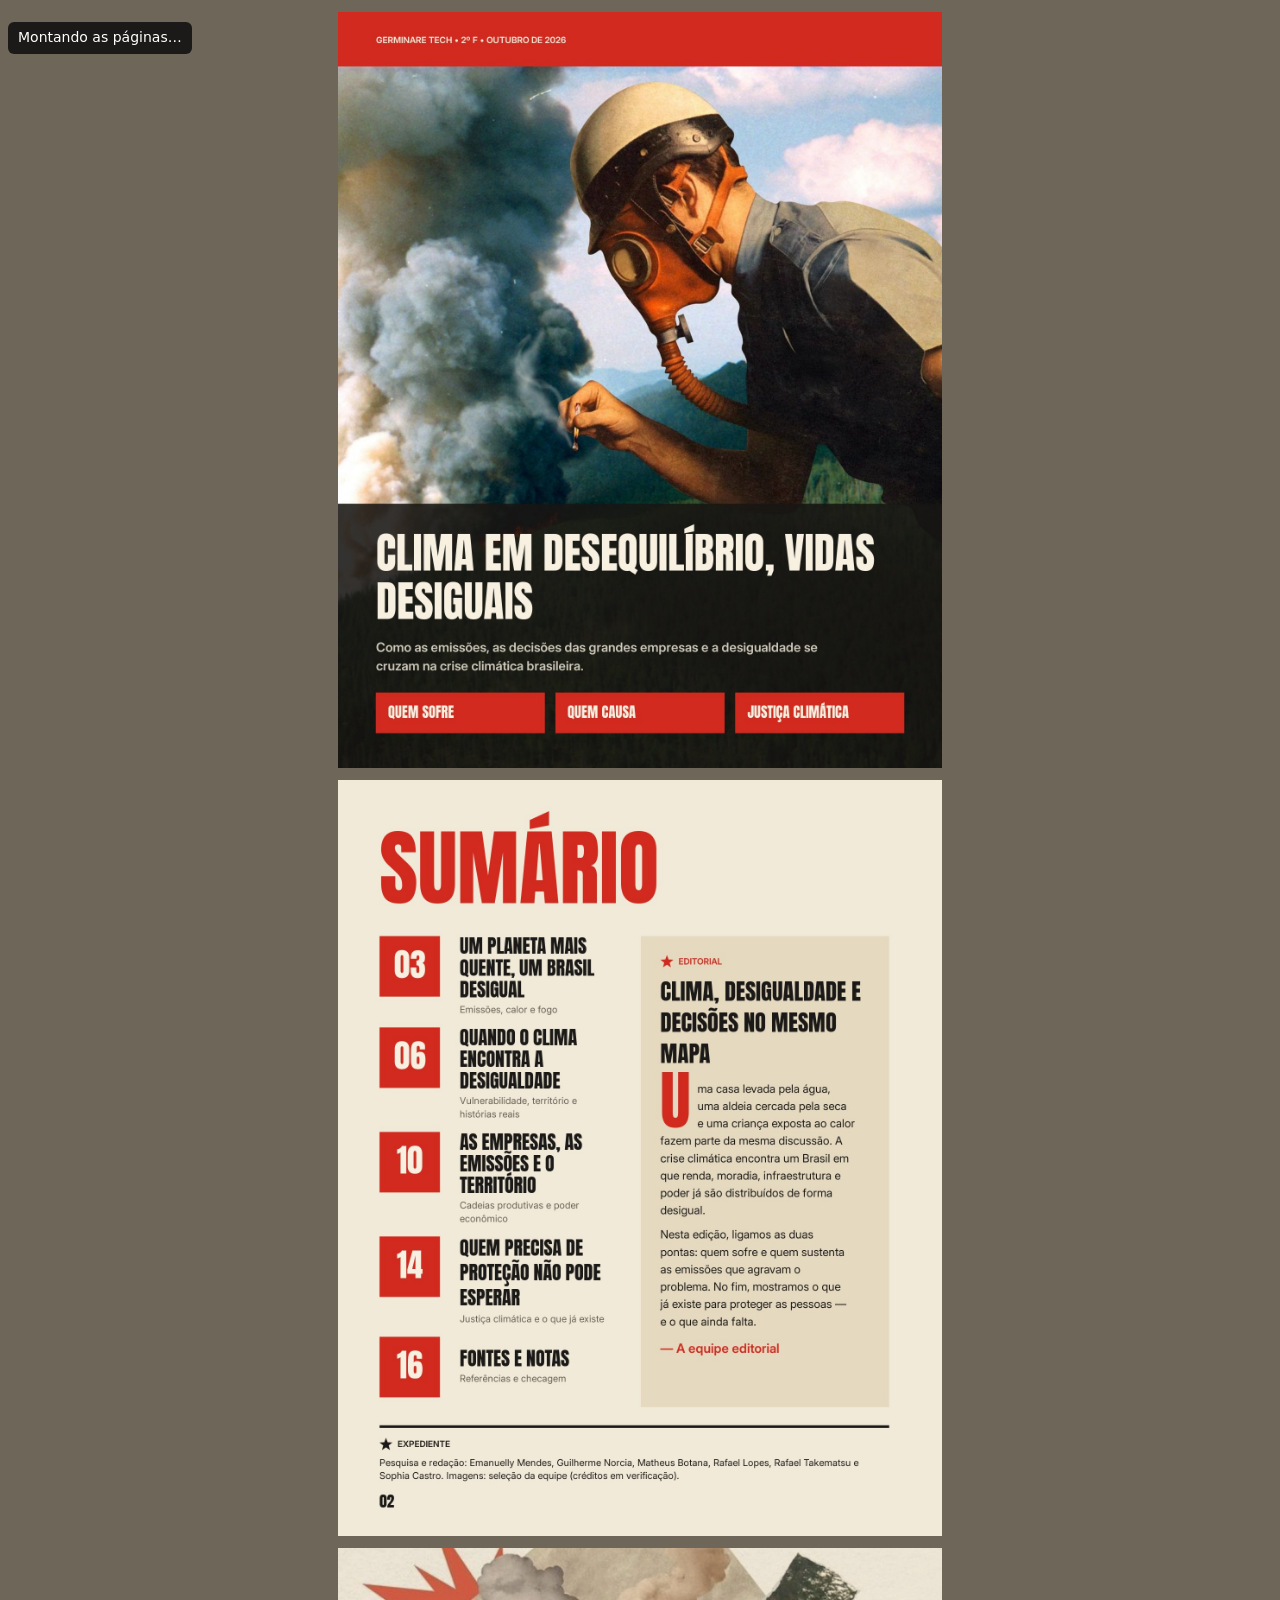
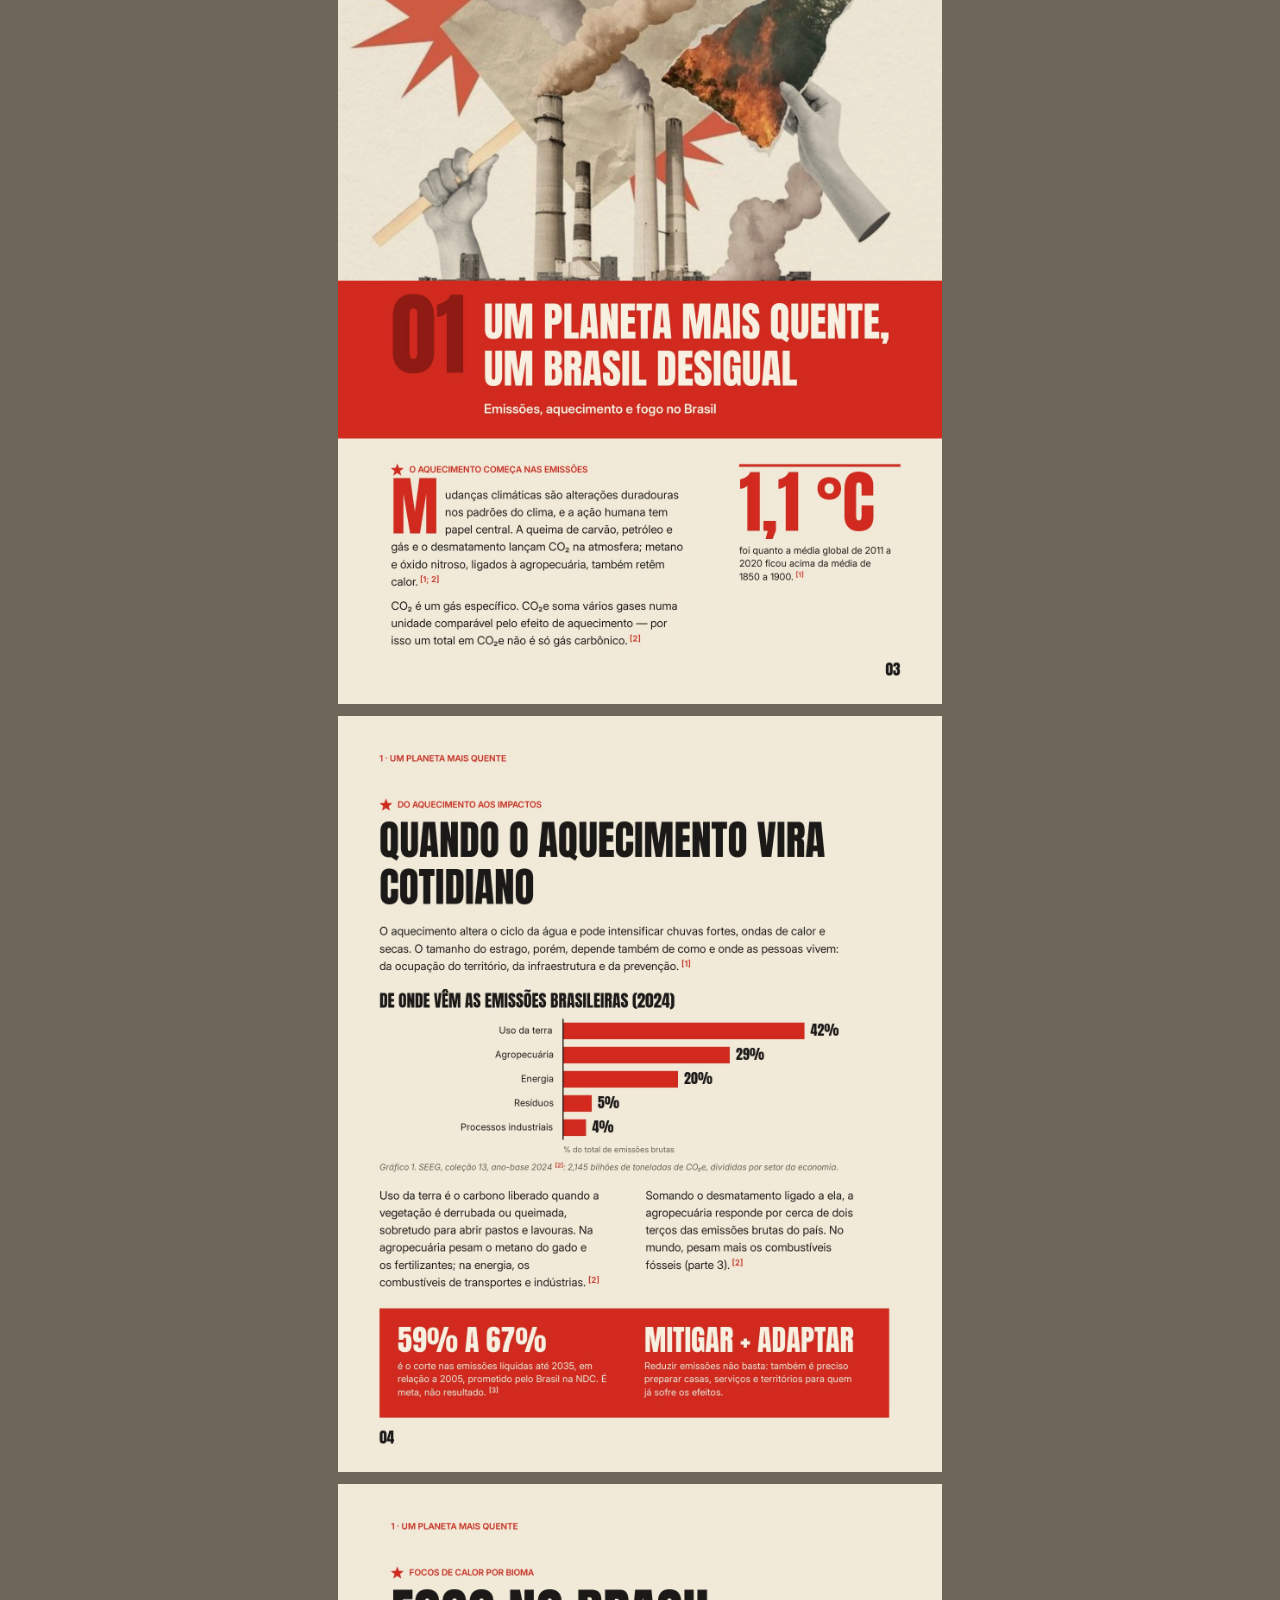
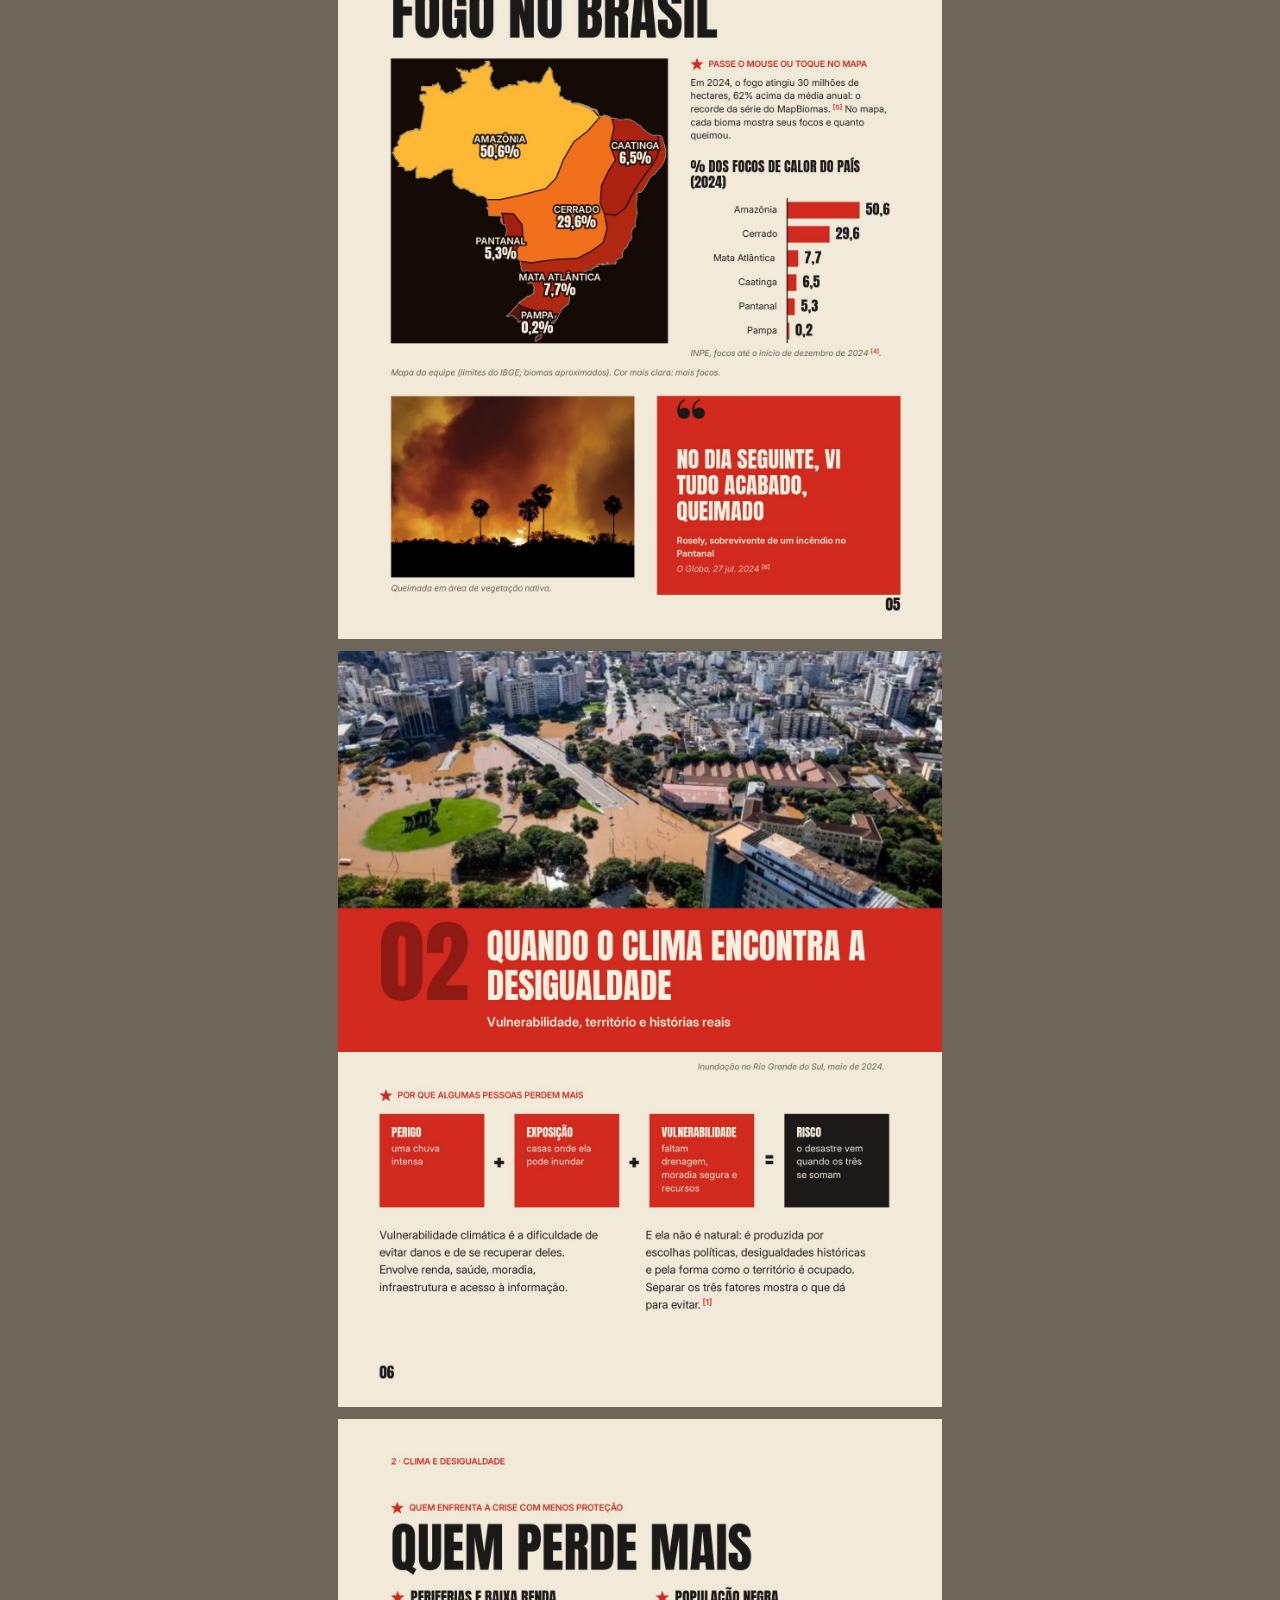
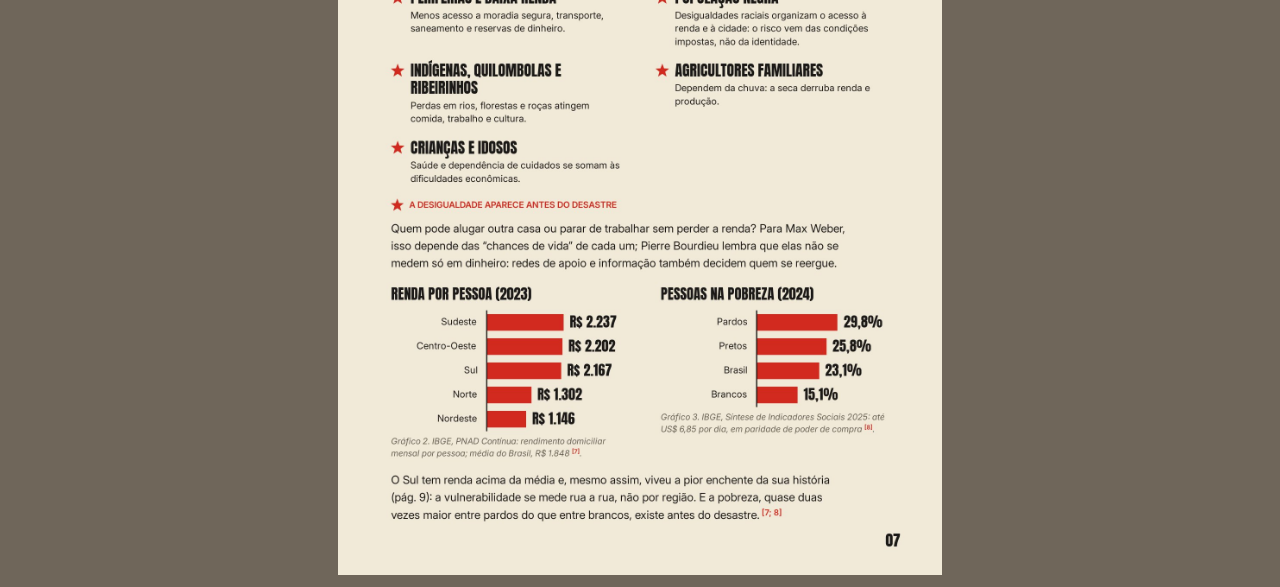
==== imprimir.html @ ba7aeee1 "Revisão completa da revista: conteúdo, imagens, diagramação e site - Parte 3 liga quem causa a quem " ====
<!doctype html>
<html lang="pt-BR">
<head>
  <meta charset="utf-8">
  <meta name="viewport" content="width=device-width, initial-scale=1">
  <title>Clima em desequilíbrio, vidas desiguais — para imprimir</title>
  <link rel="preconnect" href="https://fonts.googleapis.com">
  <link rel="preconnect" href="https://fonts.gstatic.com" crossorigin>
  <link href="https://fonts.googleapis.com/css2?family=Anton&family=Playfair+Display:ital,wght@0,600;0,800;1,600&family=Inter:ital,wght@0,400;0,500;0,600;1,400&display=swap" rel="stylesheet">
  <style>
    /* Cada página da revista vira uma folha de 16 × 20 cm (a proporção do projeto, 80 × 100).
       Para gerar o PDF: abra esta página, espere "pronto" e use Imprimir → Salvar como PDF
       (margens: nenhuma; gráficos de fundo: ligados). */
    @page { size: 160mm 200mm; margin: 0; }
    html, body { margin: 0; background: #6f665a; font: 14px/1.4 system-ui, sans-serif; }
    #aviso { position: fixed; top: 8px; left: 8px; padding: 6px 10px; border-radius: 6px; background: #1c1a18; color: #fff; }
    .folha { display: block; width: 160mm; height: 200mm; margin: 12px auto; background: #f2ead9; }
    .folha img { display: block; width: 100%; height: 100%; }
    @media print {
      html, body { background: none; }
      #aviso { display: none; }
      .folha { margin: 0; break-after: page; }
    }
  </style>
</head>
<body>
  <p id="aviso">Montando as páginas…</p>
  <script src="biomas-mapa.js"></script>
  <script src="dados.js"></script>
  <script type="module">
    import { carregarFontes, desenharPagina } from "./paginas.js";
    import { diagramar } from "./diagramacao.js";

    await carregarFontes();
    const paginas = diagramar(REVISTA);
    for (let i = 0; i < paginas.length; i++) {
      const { canvas, pronto } = desenharPagina(paginas[i], i + 1, 1400, 1750);
      if (pronto) await pronto;
      const img = new Image();
      img.alt = `Página ${i + 1}`;
      img.src = canvas.toDataURL("image/jpeg", 0.86);
      await img.decode();
      const folha = document.createElement("div");
      folha.className = "folha";
      folha.append(img);
      document.body.append(folha);
    }
    document.getElementById("aviso").textContent = "Pronto: use Imprimir → Salvar como PDF";
    document.body.dataset.pronto = "1";
  </script>
</body>
</html>
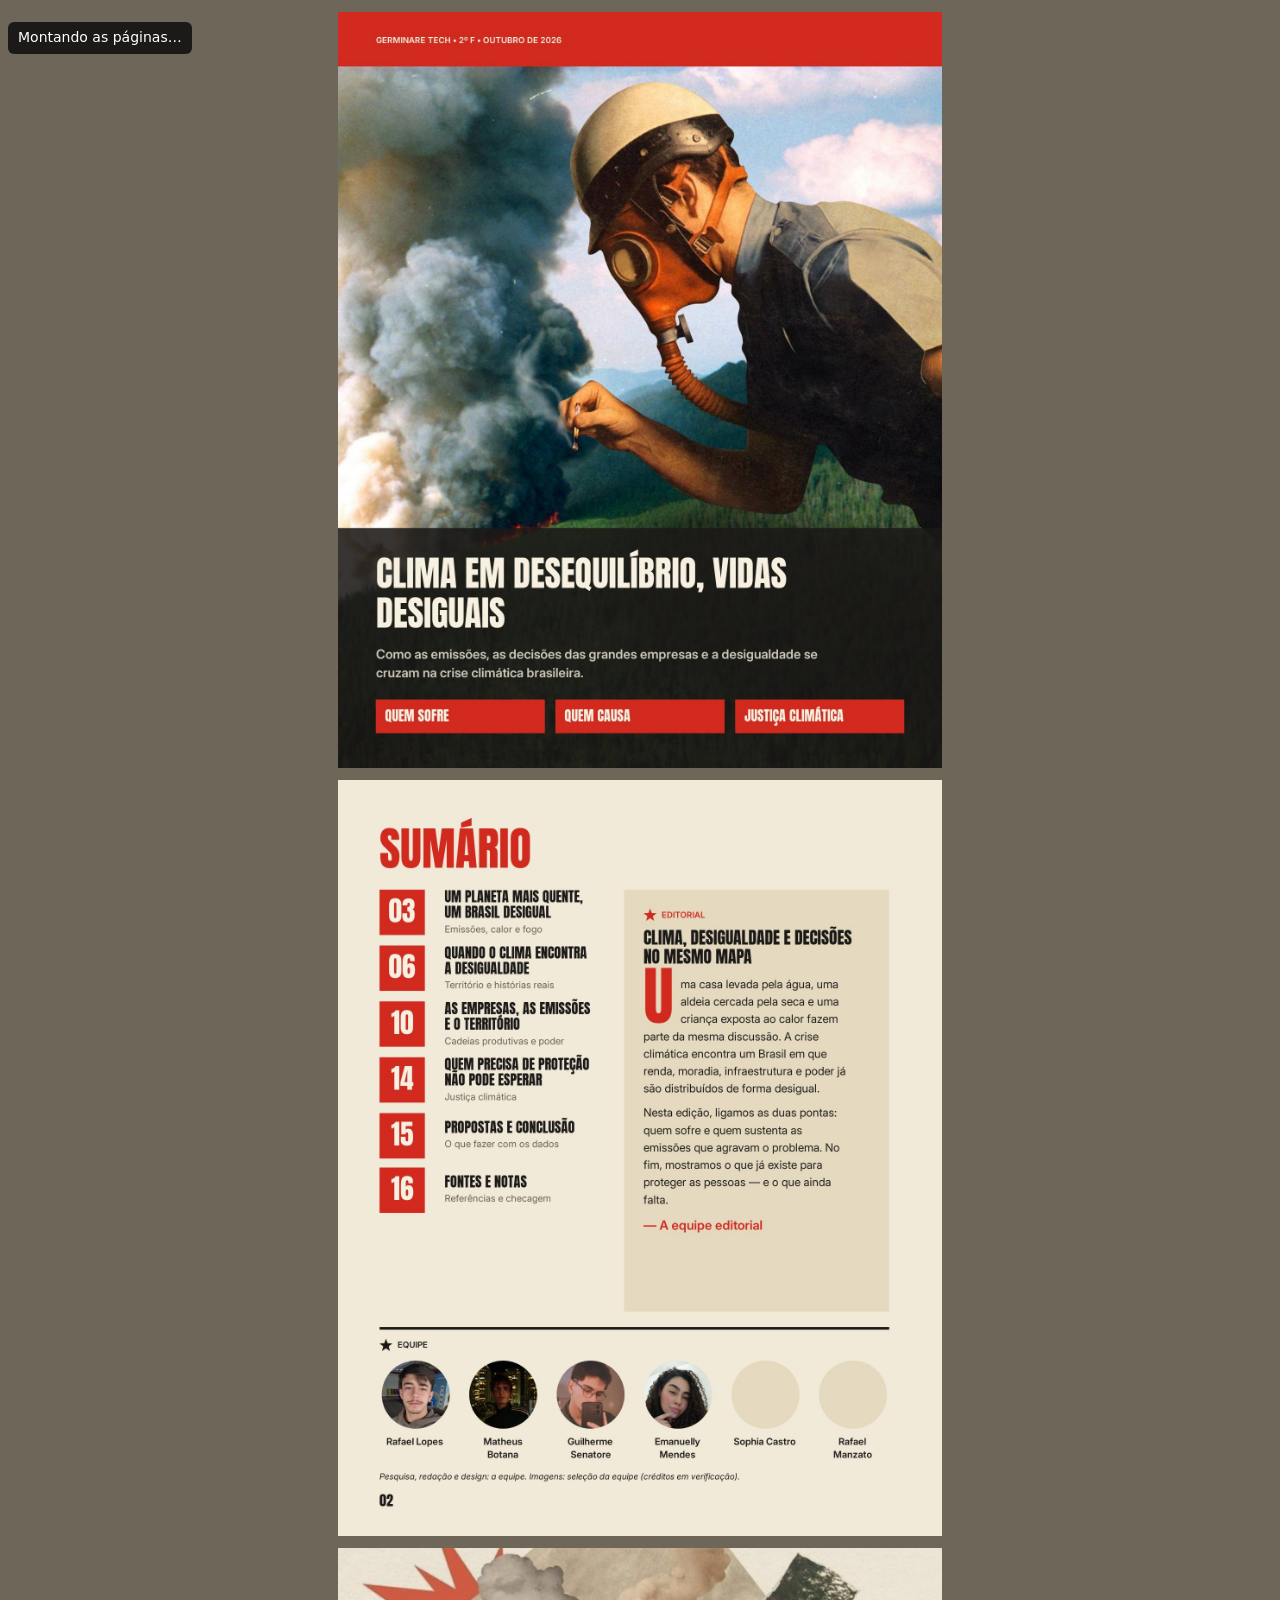
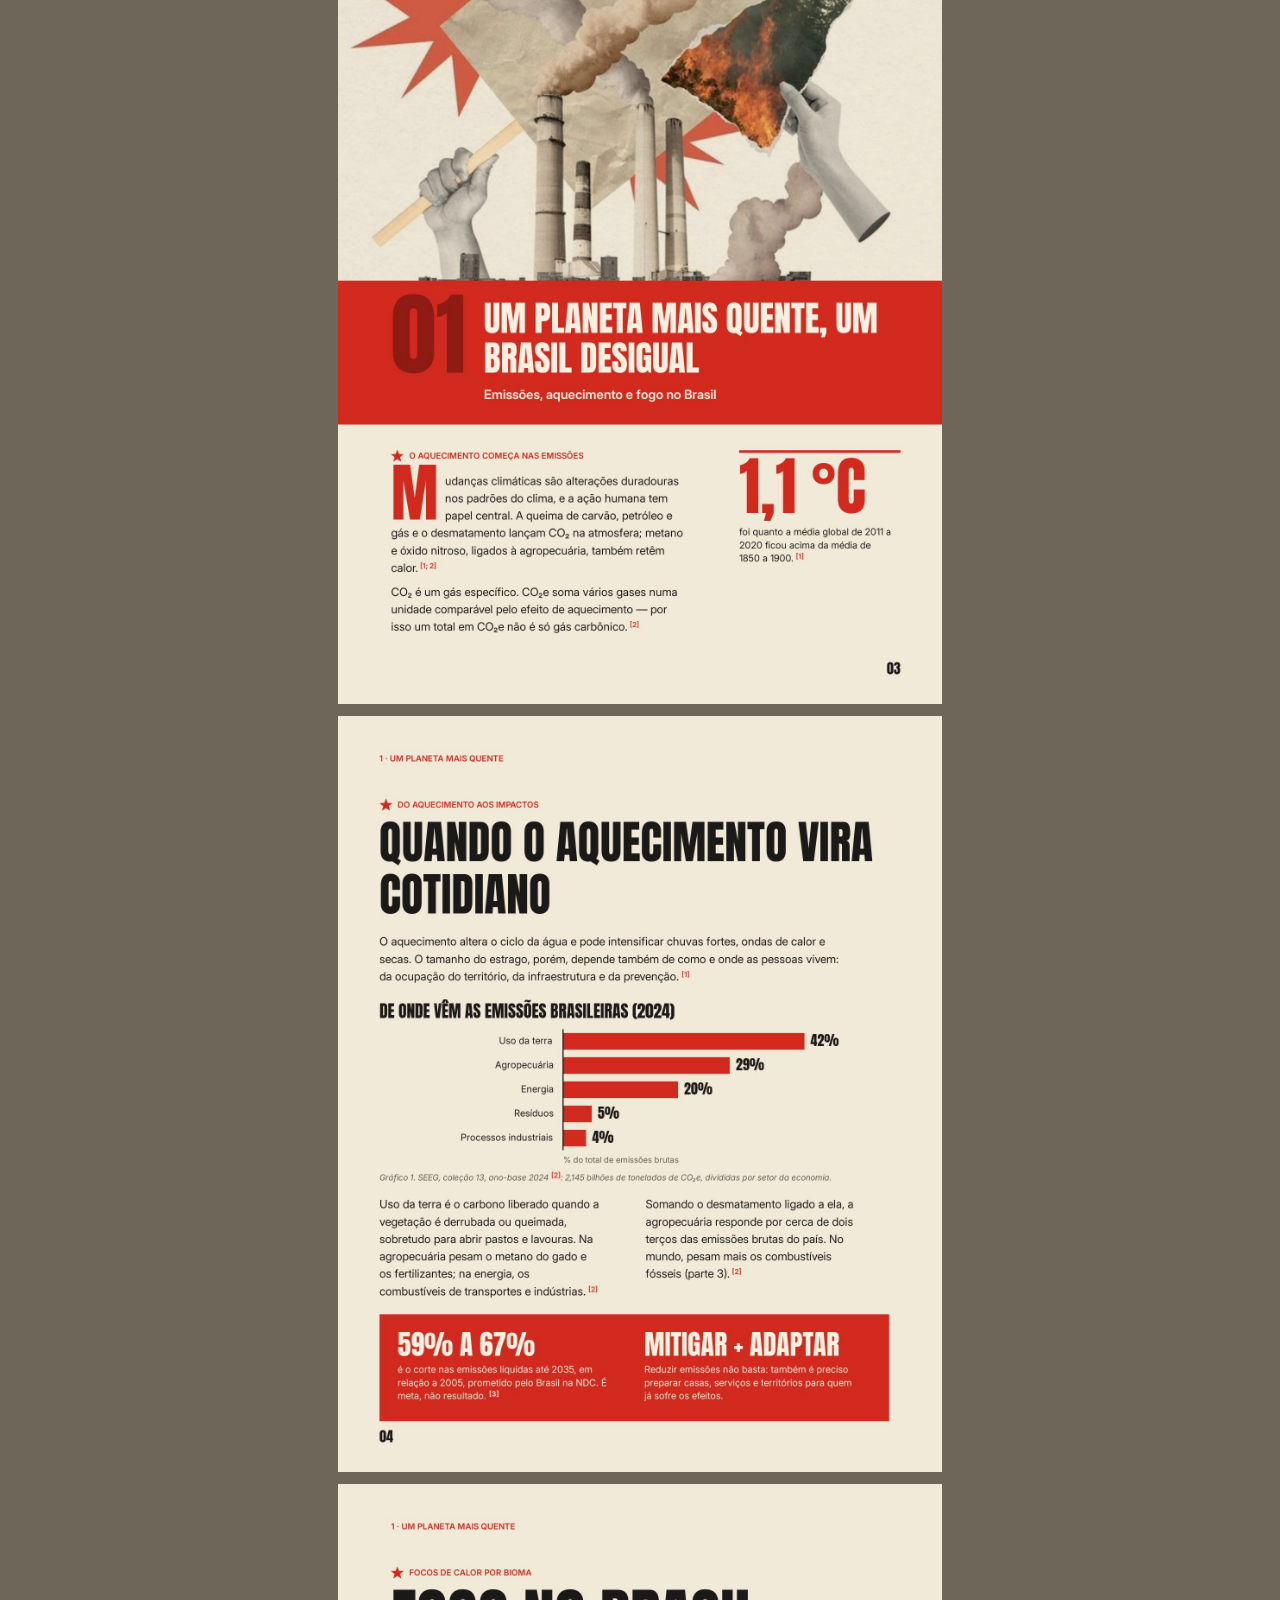
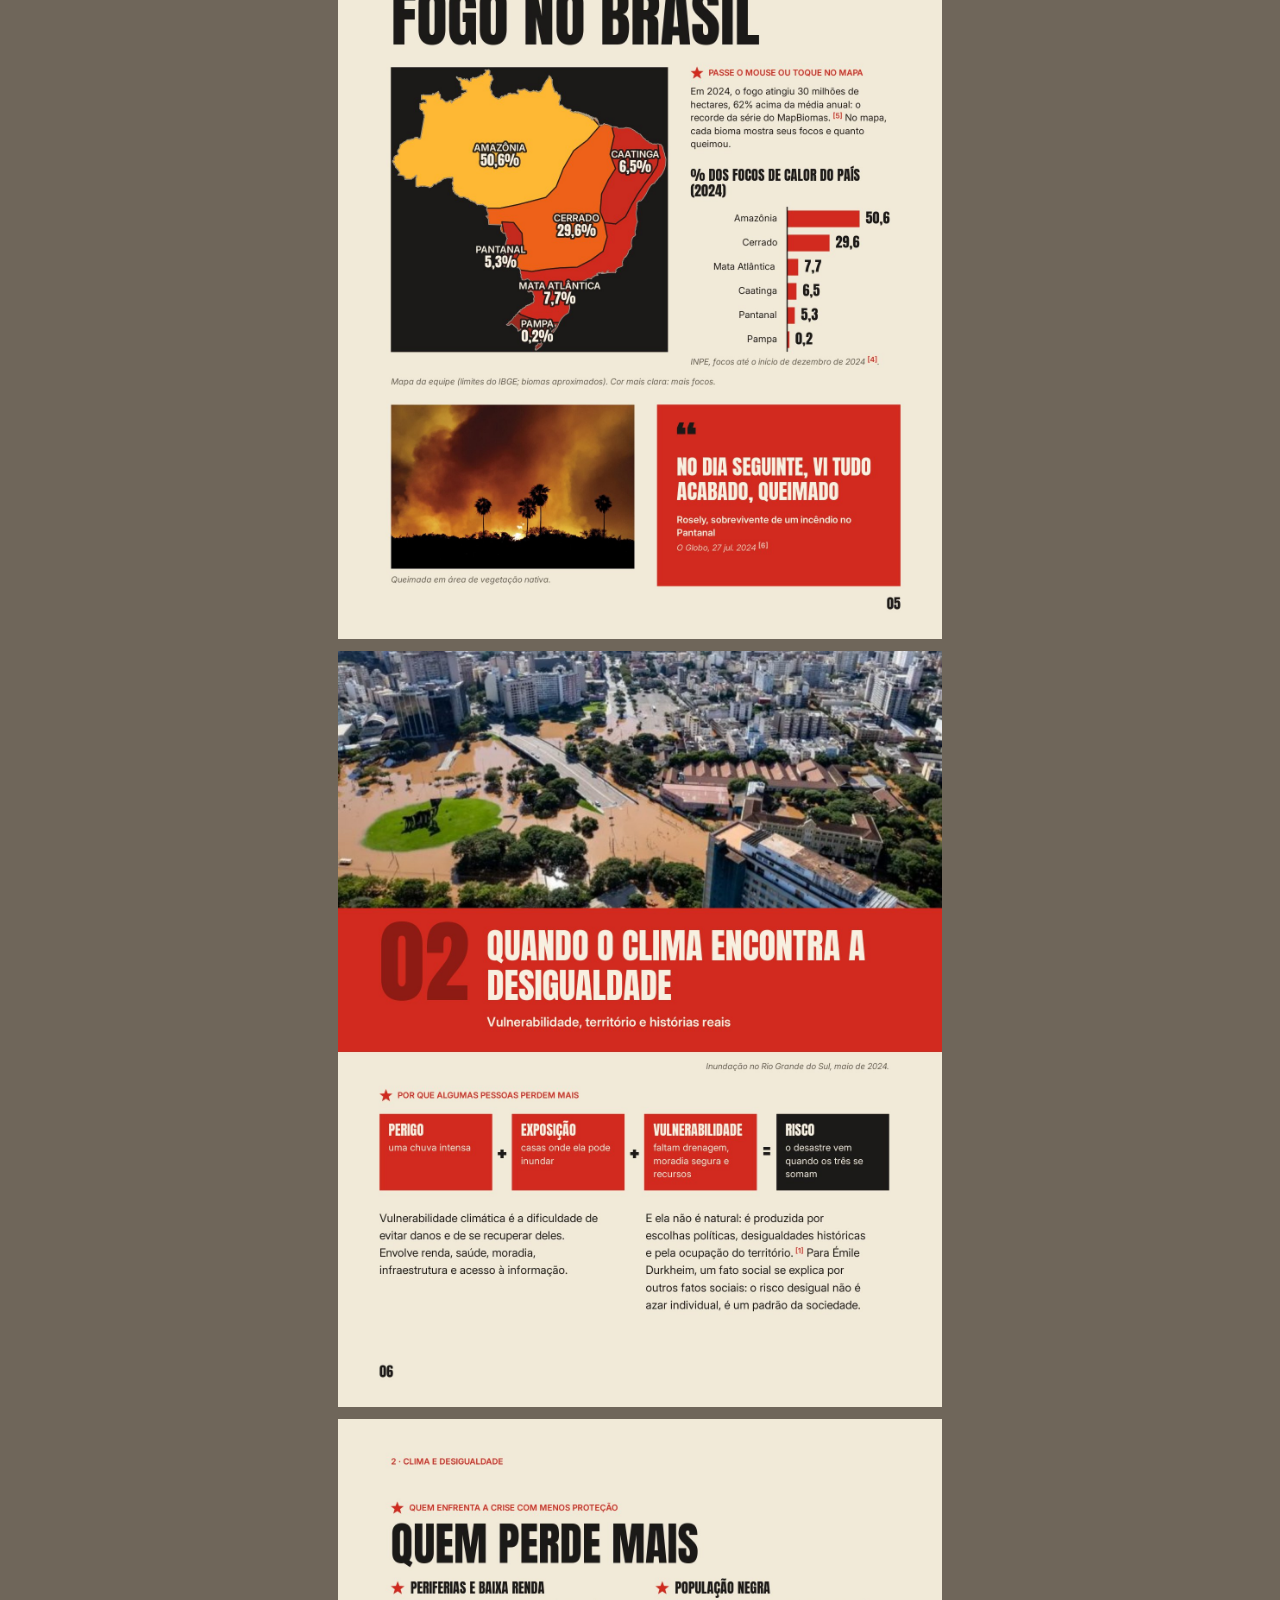
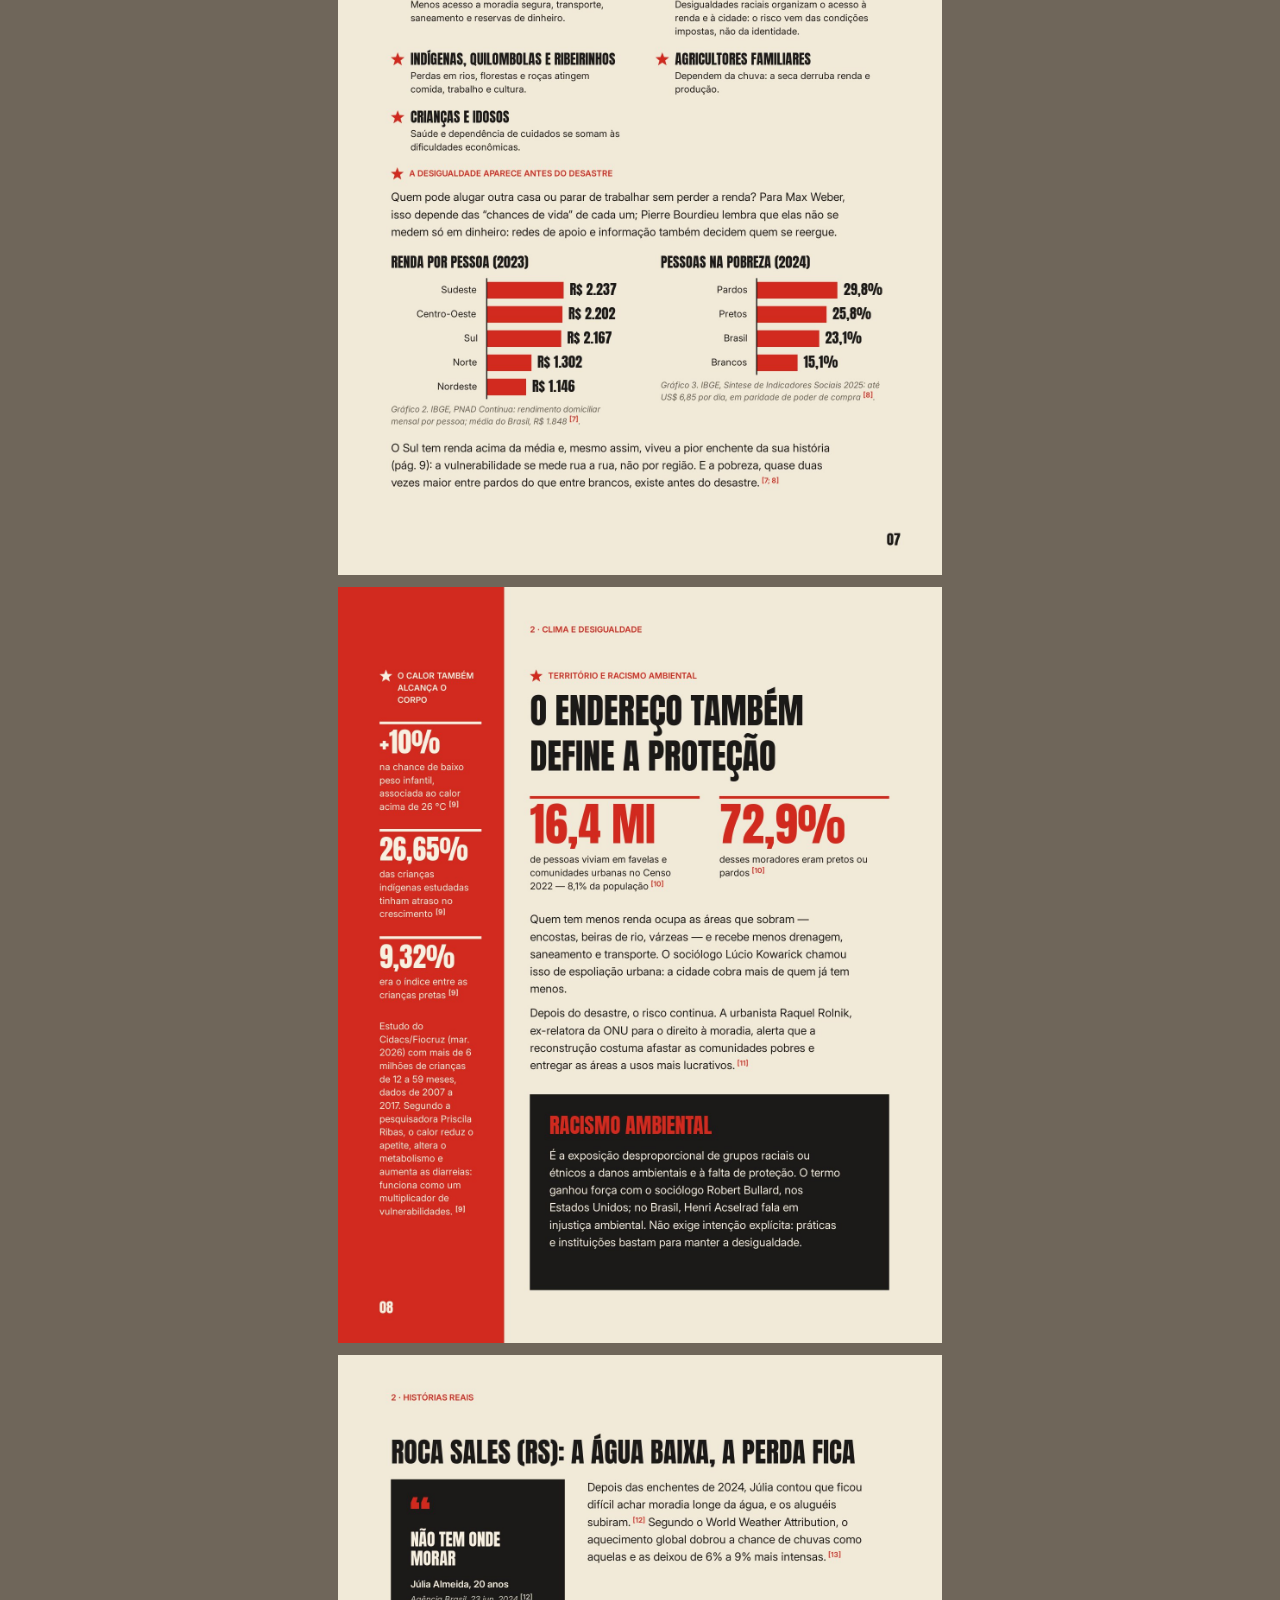
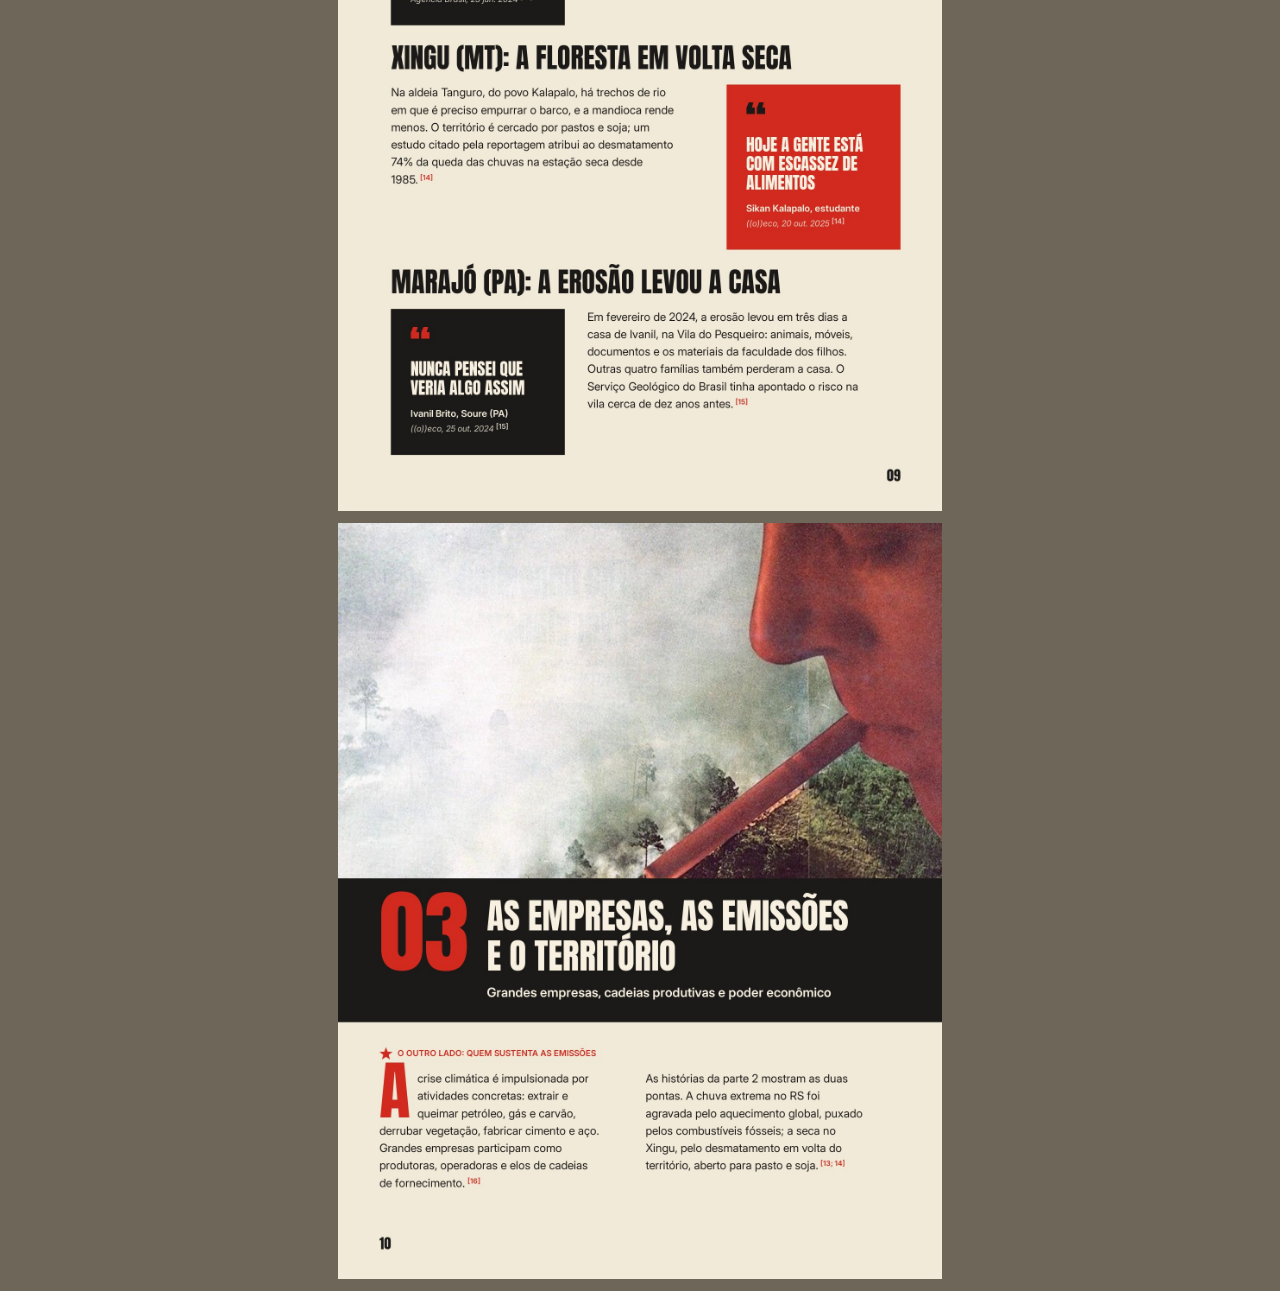
==== commit 64b5a196: "Ajusta a revista aos requisitos técnicos da atividade - Duas famílias de fonte (Anton e Inter): as a" ====
--- a/imprimir.html
+++ b/imprimir.html
@@ -6,7 +6,7 @@
   <title>Clima em desequilíbrio, vidas desiguais — para imprimir</title>
   <link rel="preconnect" href="https://fonts.googleapis.com">
   <link rel="preconnect" href="https://fonts.gstatic.com" crossorigin>
-  <link href="https://fonts.googleapis.com/css2?family=Anton&family=Playfair+Display:ital,wght@0,600;0,800;1,600&family=Inter:ital,wght@0,400;0,500;0,600;1,400&display=swap" rel="stylesheet">
+  <link href="https://fonts.googleapis.com/css2?family=Anton&family=Inter:ital,wght@0,400;0,500;0,600;1,400&display=swap" rel="stylesheet">
   <style>
     /* Cada página da revista vira uma folha de 16 × 20 cm (a proporção do projeto, 80 × 100).
        Para gerar o PDF: abra esta página, espere "pronto" e use Imprimir → Salvar como PDF
